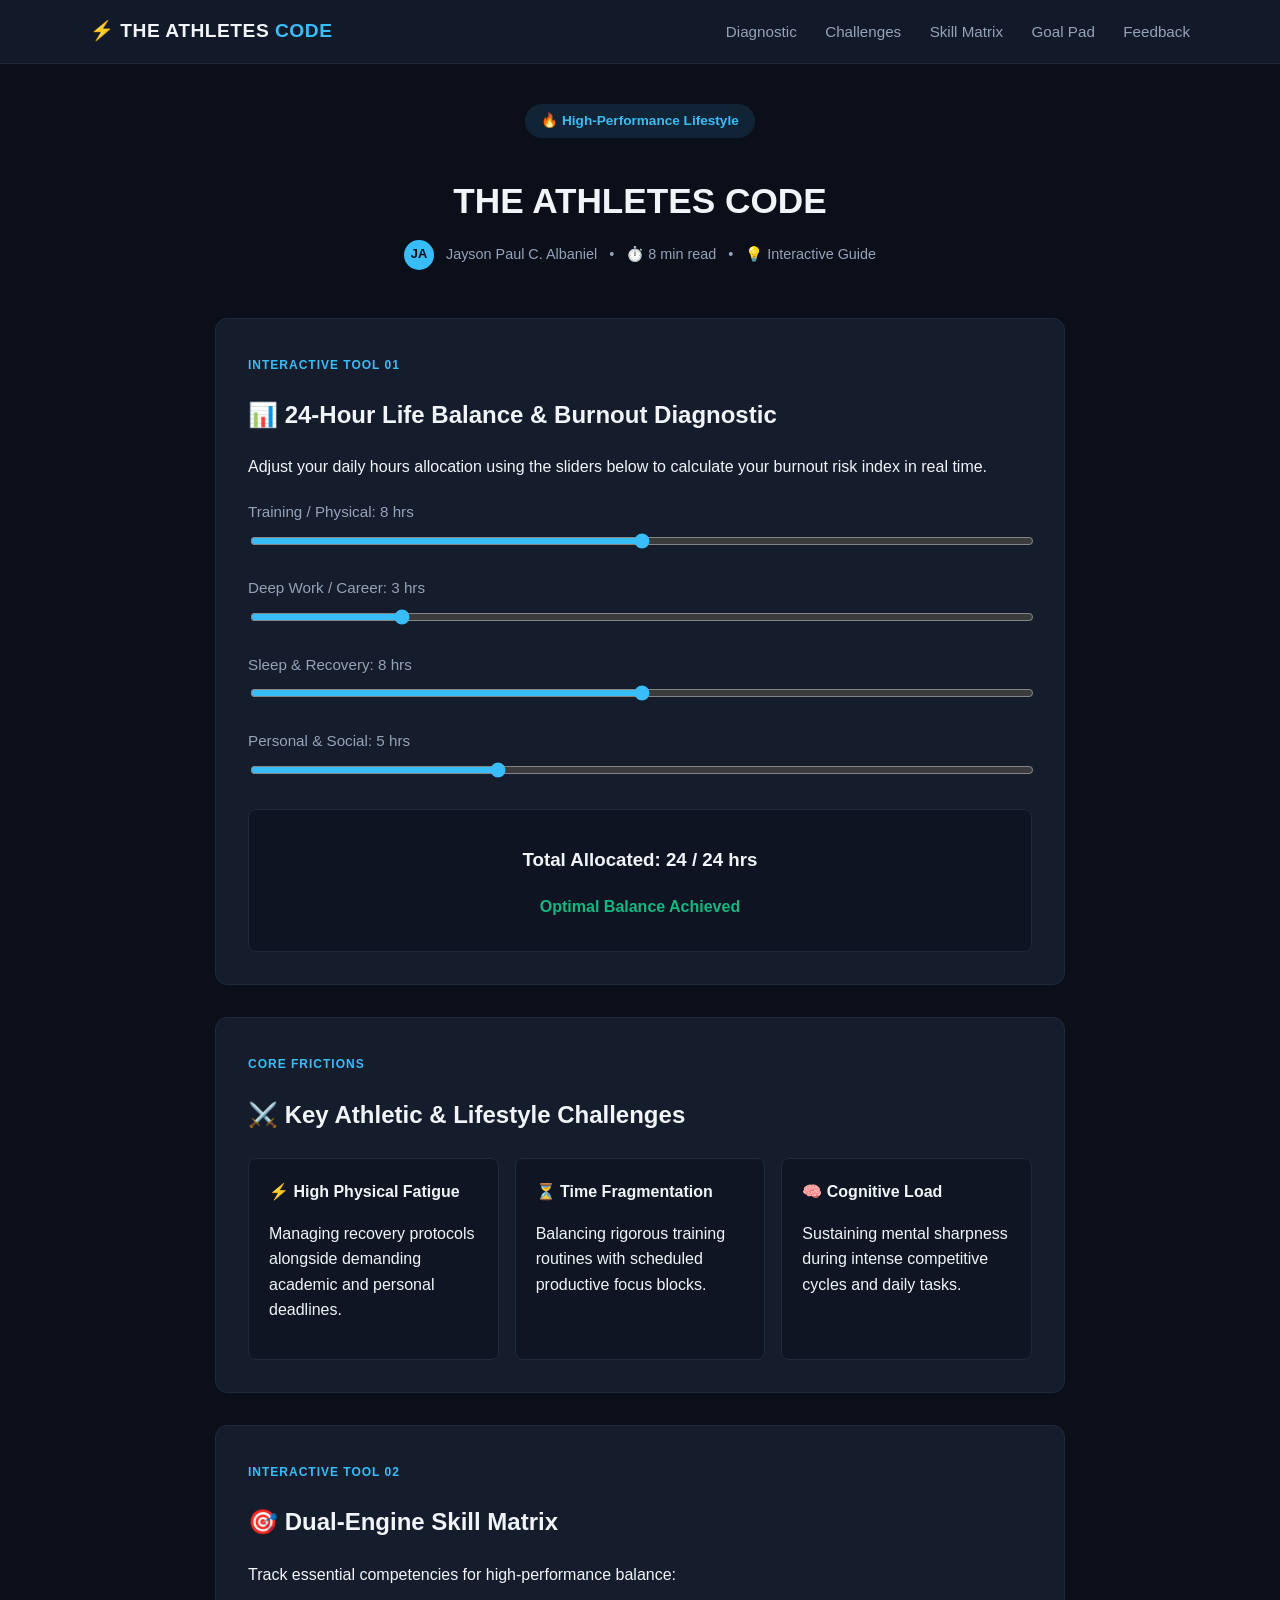
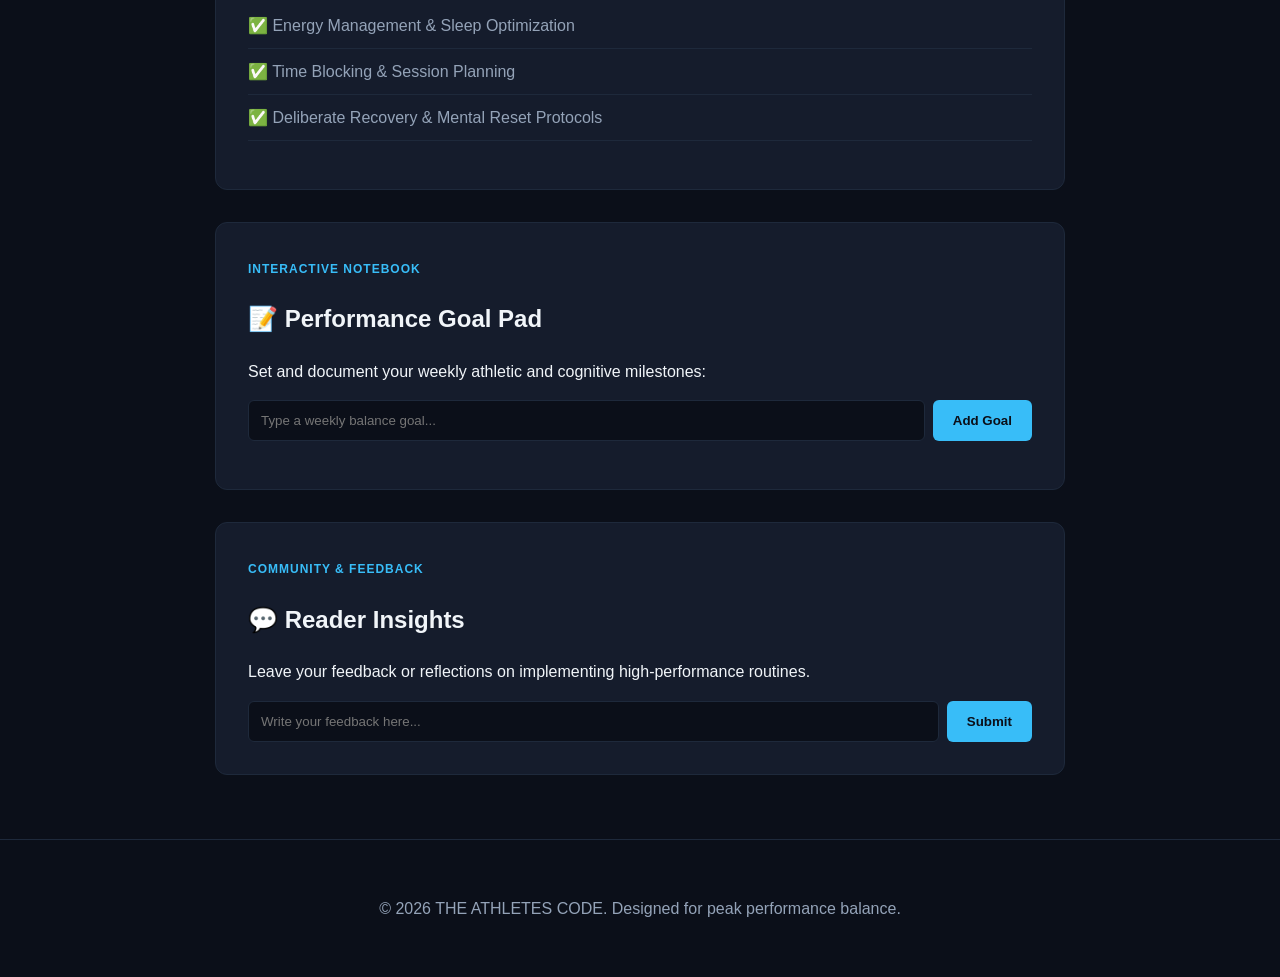
==== index-landing-page-advanced-css.html @ bdc0265c "Fix blank content in index-landing-page-advanced-css.html for Prelims grading" ====
<!DOCTYPE html>
<html lang="en">
<head>
    <meta charset="UTF-8">
    <meta name="viewport" content="width=device-width, initial-scale=1.0">
    <title>THE ATHLETES CODE</title>
    <link rel="stylesheet" href="style.css">
</head>
<body>
    <header>
        <div class="nav-container">
            <div class="logo">⚡ <span>THE ATHLETES <span>CODE</span></span></div>
            <nav>
                <a href="#diagnostic">Diagnostic</a>
                <a href="#challenges">Challenges</a>
                <a href="#matrix">Skill Matrix</a>
                <a href="#pad">Goal Pad</a>
                <a href="#feedback">Feedback</a>
            </nav>
        </div>
    </header>

    <main>
        <div class="hero-header">
            <span class="badge">🔥 High-Performance Lifestyle</span>
            <h1>THE ATHLETES CODE</h1>
            <div class="meta-info">
                <div class="avatar">JA</div>
                <span>Jayson Paul C. Albaniel</span>
                <span>•</span>
                <span>⏱️ 8 min read</span>
                <span>•</span>
                <span>💡 Interactive Guide</span>
            </div>
        </div>

        <section id="diagnostic" class="card-section">
            <div class="section-header">
                <span class="tag">INTERACTIVE TOOL 01</span>
                <h2>📊 24-Hour Life Balance & Burnout Diagnostic</h2>
            </div>
            <p>Adjust your daily hours allocation using the sliders below to calculate your burnout risk index in real time.</p>
            
            <div class="diagnostic-controls">
                <div class="slider-group">
                    <label for="training">Training / Physical: <span id="val-training">8</span> hrs</label>
                    <input type="range" id="training" min="0" max="16" value="8" oninput="updateValues()">
                </div>
                <div class="slider-group">
                    <label for="work">Deep Work / Career: <span id="val-work">3</span> hrs</label>
                    <input type="range" id="work" min="0" max="16" value="3" oninput="updateValues()">
                </div>
                <div class="slider-group">
                    <label for="sleep">Sleep & Recovery: <span id="val-sleep">8</span> hrs</label>
                    <input type="range" id="sleep" min="0" max="16" value="8" oninput="updateValues()">
                </div>
                <div class="slider-group">
                    <label for="social">Personal & Social: <span id="val-social">5</span> hrs</label>
                    <input type="range" id="social" min="0" max="16" value="5" oninput="updateValues()">
                </div>
            </div>

            <div class="result-box">
                <h3>Total Allocated: <span id="total-hours">24</span> / 24 hrs</h3>
                <p id="status-message" class="status-ok">Optimal Balance Achieved</p>
            </div>
        </section>

        <section id="challenges" class="card-section">
            <div class="section-header">
                <span class="tag">CORE FRICTIONS</span>
                <h2>⚔️ Key Athletic & Lifestyle Challenges</h2>
            </div>
            <div class="challenges-grid">
                <div class="challenge-card">
                    <div class="challenge-title">⚡ High Physical Fatigue</div>
                    <p>Managing recovery protocols alongside demanding academic and personal deadlines.</p>
                </div>
                <div class="challenge-card">
                    <div class="challenge-title">⏳ Time Fragmentation</div>
                    <p>Balancing rigorous training routines with scheduled productive focus blocks.</p>
                </div>
                <div class="challenge-card">
                    <div class="challenge-title">🧠 Cognitive Load</div>
                    <p>Sustaining mental sharpness during intense competitive cycles and daily tasks.</p>
                </div>
            </div>
        </section>

        <section id="matrix" class="card-section">
            <div class="section-header">
                <span class="tag">INTERACTIVE TOOL 02</span>
                <h2>🎯 Dual-Engine Skill Matrix</h2>
            </div>
            <p>Track essential competencies for high-performance balance:</p>
            <ul class="skill-list">
                <li>✅ Energy Management & Sleep Optimization</li>
                <li>✅ Time Blocking & Session Planning</li>
                <li>✅ Deliberate Recovery & Mental Reset Protocols</li>
            </ul>
        </section>

        <section id="pad" class="card-section">
            <div class="section-header">
                <span class="tag">INTERACTIVE NOTEBOOK</span>
                <h2>📝 Performance Goal Pad</h2>
            </div>
            <p>Set and document your weekly athletic and cognitive milestones:</p>
            <div class="goal-input-row">
                <input type="text" id="goal-input" placeholder="Type a weekly balance goal...">
                <button onclick="addGoal()">Add Goal</button>
            </div>
            <ul id="goal-list" class="goal-list"></ul>
        </section>

        <section id="feedback" class="card-section">
            <div class="section-header">
                <span class="tag">COMMUNITY & FEEDBACK</span>
                <h2>💬 Reader Insights</h2>
            </div>
            <p>Leave your feedback or reflections on implementing high-performance routines.</p>
            <div class="goal-input-row">
                <input type="text" id="feedback-input" placeholder="Write your feedback here...">
                <button onclick="submitFeedback()">Submit</button>
            </div>
            <div id="feedback-display" class="feedback-display"></div>
        </section>
    </main>

    <footer>
        <div class="footer-content">
            <p>© 2026 THE ATHLETES CODE. Designed for peak performance balance.</p>
        </div>
    </footer>

    <script>
        function updateValues() {
            const training = parseInt(document.getElementById('training').value);
            const work = parseInt(document.getElementById('work').value);
            const sleep = parseInt(document.getElementById('sleep').value);
            const social = parseInt(document.getElementById('social').value);

            document.getElementById('val-training').innerText = training;
            document.getElementById('val-work').innerText = work;
            document.getElementById('val-sleep').innerText = sleep;
            document.getElementById('val-social').innerText = social;

            const total = training + work + sleep + social;
            document.getElementById('total-hours').innerText = total;

            const status = document.getElementById('status-message');
            if(total === 24) {
                status.innerText = "Optimal Balance Achieved";
                status.className = "status-ok";
            } else if(total > 24) {
                status.innerText = "Over-allocated! Exceeds 24 hours (" + total + " hrs)";
                status.className = "status-warn";
            } else {
                status.innerText = "Under-allocated (" + (24 - total) + " hrs unassigned)";
                status.className = "status-warn";
            }
        }

        function addGoal() {
            const input = document.getElementById('goal-input');
            if(input.value.trim() !== '') {
                const li = document.createElement('li');
                li.textContent = "🎯 " + input.value;
                document.getElementById('goal-list').appendChild(li);
                input.value = '';
            }
        }

        function submitFeedback() {
            const input = document.getElementById('feedback-input');
            if(input.value.trim() !== '') {
                const p = document.createElement('p');
                p.className = 'feedback-item';
                p.textContent = "💬 " + input.value;
                document.getElementById('feedback-display').appendChild(p);
                input.value = '';
            }
        }
    </script>
</body>
</html>
---- style.css ----
:root {
    --bg-color: #0b0f19;
    --card-bg: #151c2c;
    --text-color: #f1f5f9;
    --text-muted: #94a3b8;
    --accent-color: #38bdf8;
    --accent-hover: #0284c7;
    --border-color: #1e293b;
    --warn-color: #f43f5e;
    --success-color: #10b981;
}

body {
    font-family: -apple-system, BlinkMacSystemFont, "Segoe UI", Roboto, Helvetica, Arial, sans-serif;
    background-color: var(--bg-color);
    color: var(--text-color);
    margin: 0;
    padding: 0;
    line-height: 1.6;
}

header {
    background-color: rgba(21, 28, 44, 0.85);
    backdrop-filter: blur(10px);
    position: sticky;
    top: 0;
    z-index: 100;
    border-bottom: 1px solid var(--border-color);
    padding: 1rem 2rem;
}

.nav-container {
    max-width: 1100px;
    margin: 0 auto;
    display: flex;
    justify-content: space-between;
    align-items: center;
}

.logo {
    font-weight: 800;
    font-size: 1.2rem;
    letter-spacing: 0.5px;
}

.logo span span {
    color: var(--accent-color);
}

nav a {
    color: var(--text-muted);
    text-decoration: none;
    margin-left: 1.5rem;
    font-size: 0.95rem;
    transition: color 0.2s;
}

nav a:hover {
    color: var(--accent-color);
}

main {
    max-width: 850px;
    margin: 2.5rem auto;
    padding: 0 1.5rem;
}

.hero-header {
    text-align: center;
    margin-bottom: 3rem;
}

.badge {
    background: rgba(56, 189, 248, 0.12);
    color: var(--accent-color);
    padding: 0.4rem 1rem;
    border-radius: 20px;
    font-size: 0.85rem;
    font-weight: 600;
    display: inline-block;
    margin-bottom: 1rem;
}

h1 {
    font-size: 2.2rem;
    line-height: 1.3;
    margin-bottom: 1rem;
}

.meta-info {
    display: flex;
    justify-content: center;
    align-items: center;
    gap: 0.75rem;
    color: var(--text-muted);
    font-size: 0.9rem;
}

.avatar {
    width: 30px;
    height: 30px;
    border-radius: 50%;
    background: var(--accent-color);
    color: #0b0f19;
    display: flex;
    align-items: center;
    justify-content: center;
    font-weight: bold;
    font-size: 0.8rem;
}

.card-section {
    background: var(--card-bg);
    border: 1px solid var(--border-color);
    border-radius: 12px;
    padding: 2rem;
    margin-bottom: 2rem;
}

.tag {
    color: var(--accent-color);
    font-size: 0.75rem;
    text-transform: uppercase;
    letter-spacing: 1px;
    font-weight: 700;
}

.slider-group {
    margin-top: 1.25rem;
}

.slider-group label {
    display: block;
    margin-bottom: 0.4rem;
    color: var(--text-muted);
    font-size: 0.95rem;
}

input[type="range"] {
    width: 100%;
    accent-color: var(--accent-color);
    cursor: pointer;
}

.result-box {
    margin-top: 1.5rem;
    padding: 1rem;
    background: rgba(11, 15, 25, 0.6);
    border-radius: 8px;
    border: 1px solid var(--border-color);
    text-align: center;
}

.status-ok {
    color: var(--success-color);
    font-weight: 600;
}

.status-warn {
    color: var(--warn-color);
    font-weight: 600;
}

.challenges-grid {
    display: grid;
    grid-template-columns: repeat(auto-fit, minmax(220px, 1fr));
    gap: 1rem;
    margin-top: 1.5rem;
}

.challenge-card {
    background: rgba(11, 15, 25, 0.5);
    padding: 1.25rem;
    border-radius: 8px;
    border: 1px solid var(--border-color);
}

.challenge-title {
    font-weight: 600;
    margin-bottom: 0.5rem;
    color: var(--text-color);
}

.skill-list {
    list-style: none;
    padding: 0;
    margin-top: 1rem;
}

.skill-list li {
    padding: 0.6rem 0;
    border-bottom: 1px solid var(--border-color);
    color: var(--text-muted);
}

.goal-input-row {
    display: flex;
    gap: 0.5rem;
    margin-top: 1rem;
}

input[type="text"] {
    flex: 1;
    padding: 0.75rem;
    border-radius: 6px;
    border: 1px solid var(--border-color);
    background: var(--bg-color);
    color: var(--text-color);
    outline: none;
}

button {
    background: var(--accent-color);
    color: #0b0f19;
    border: none;
    padding: 0.75rem 1.25rem;
    border-radius: 6px;
    font-weight: 700;
    cursor: pointer;
    transition: background 0.2s;
}

button:hover {
    background: var(--accent-hover);
}

.goal-list {
    list-style: none;
    padding: 0;
    margin-top: 1rem;
}

.goal-list li, .feedback-item {
    background: rgba(11, 15, 25, 0.5);
    padding: 0.75rem;
    border-radius: 6px;
    margin-top: 0.5rem;
    border: 1px solid var(--border-color);
}

footer {
    text-align: center;
    padding: 2.5rem 1rem;
    color: var(--text-muted);
    border-top: 1px solid var(--border-color);
    margin-top: 4rem;
}

.footer-links {
    margin-bottom: 1rem;
}

.footer-links a {
    color: var(--text-muted);
    margin: 0 0.75rem;
    text-decoration: none;
    font-size: 0.9rem;
}
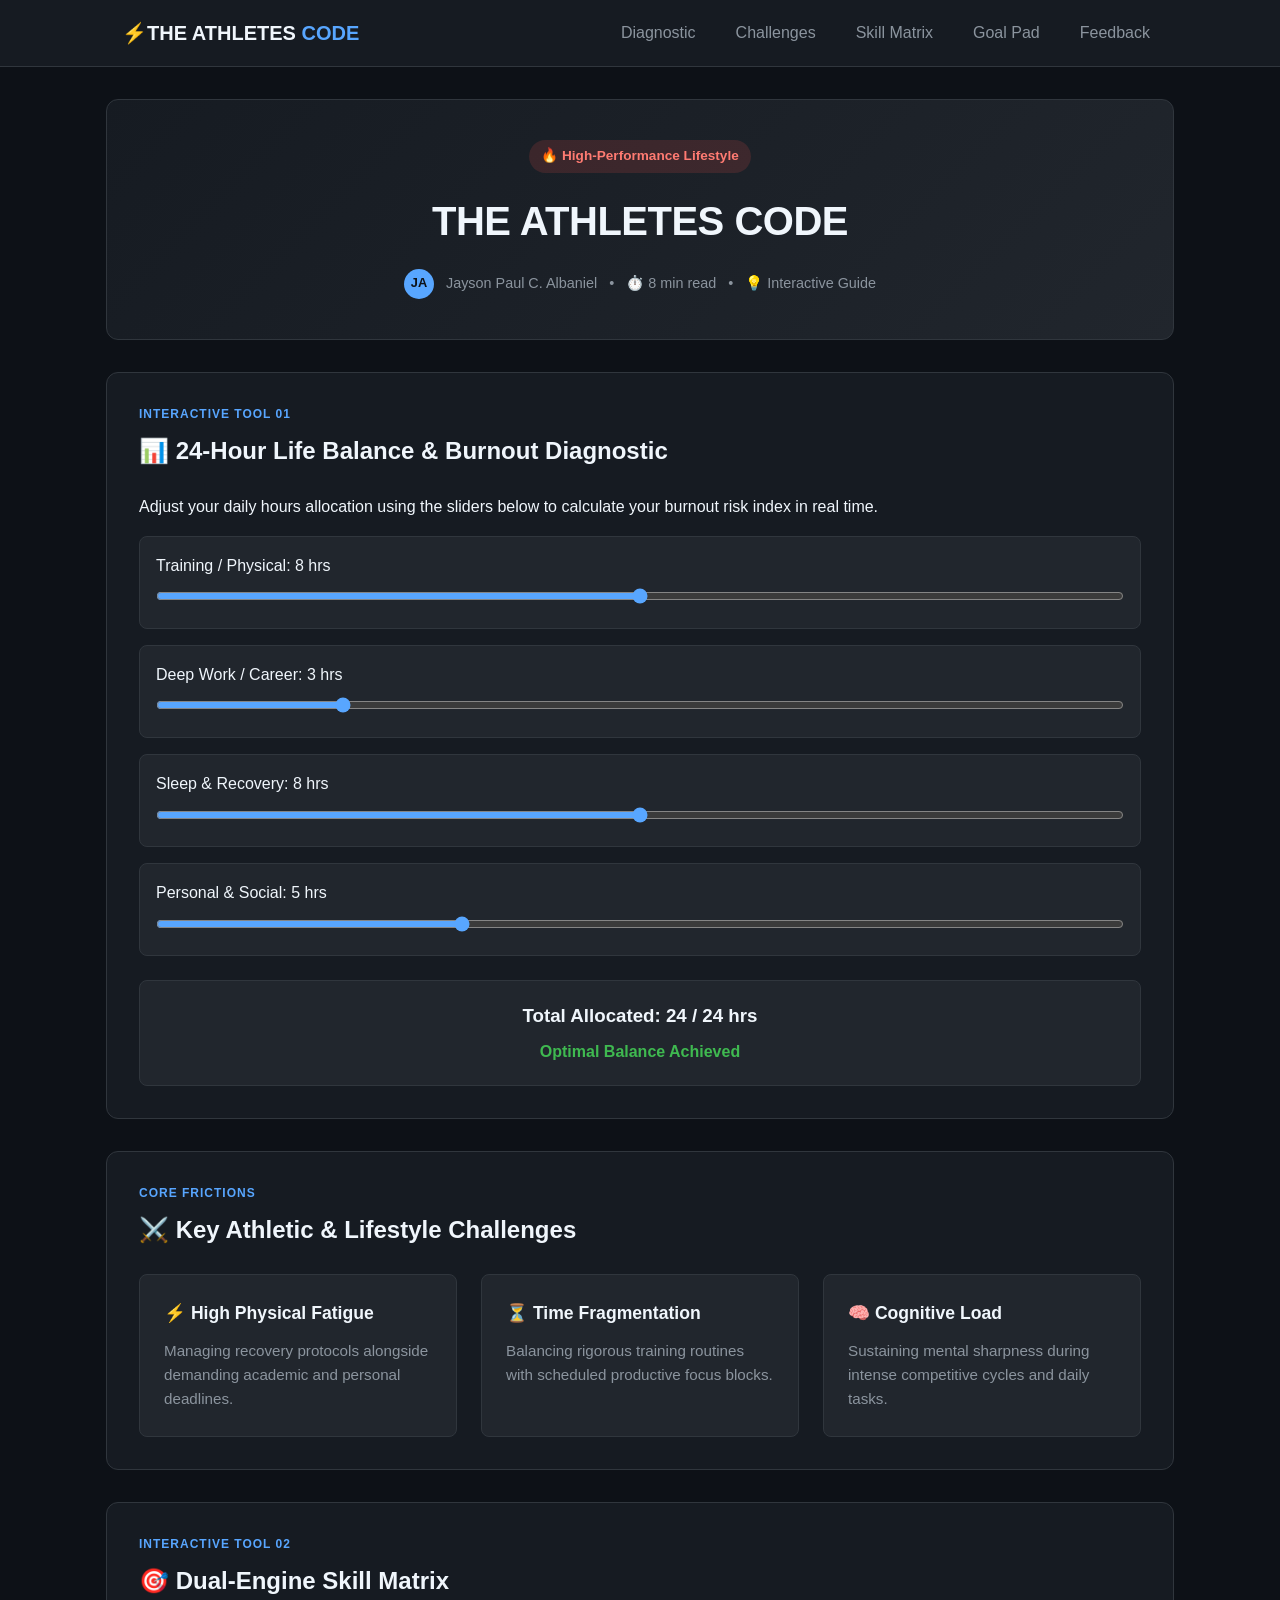
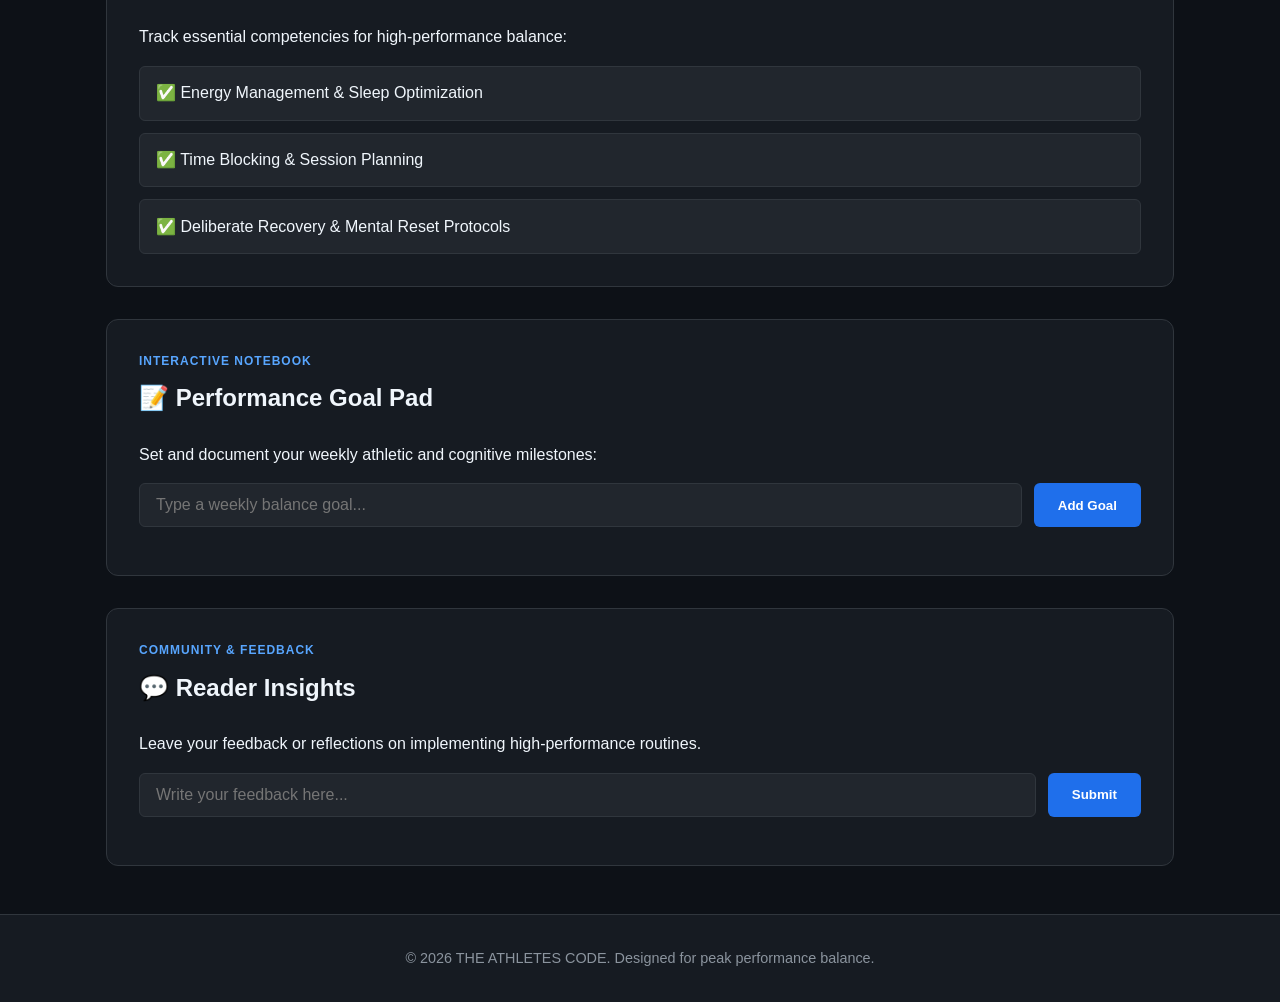
==== commit a7293cd0: "Complete advanced CSS, multi-column grid, and responsive requirements for Prelims" ====
--- a/index-landing-page-advanced-css.html
+++ b/index-landing-page-advanced-css.html
@@ -3,10 +3,377 @@
 <head>
     <meta charset="UTF-8">
     <meta name="viewport" content="width=device-width, initial-scale=1.0">
-    <title>THE ATHLETES CODE</title>
-    <link rel="stylesheet" href="style.css">
+    <title>THE ATHLETES CODE - Advanced CSS & Responsive Design</title>
+    
+    <!-- Google Analytics Tag -->
+    <script async src="https://www.googletagmanager.com/gtag/js?id=G-C7585FYVWJ"></script>
+    <script>
+      window.dataLayer = window.dataLayer || [];
+      function gtag(){dataLayer.push(arguments);}
+      gtag('js', new Date());
+      gtag('config', 'G-C7585FYVWJ');
+    </script>
+
+    <style>
+        /* CSS Reset & Variables */
+        * {
+            box-sizing: border-box;
+            margin: 0;
+            padding: 0;
+        }
+
+        :root {
+            --bg-primary: #0d1117;
+            --bg-secondary: #161b22;
+            --bg-card: #21262d;
+            --text-main: #f0f6fc;
+            --text-muted: #8b949e;
+            --accent: #58a6ff;
+            --accent-hover: #1f6feb;
+            --success: #238636;
+            --warning: #9e6a03;
+            --border: #30363d;
+        }
+
+        body {
+            font-family: -apple-system, BlinkMacSystemFont, "Segoe UI", Roboto, Helvetica, Arial, sans-serif;
+            background-color: var(--bg-primary);
+            color: var(--text-main);
+            line-height: 1.6;
+            padding: 0;
+        }
+
+        /* Header & Navigation Semantic Landmarks */
+        header {
+            background-color: var(--bg-secondary);
+            border-bottom: 1px solid var(--border);
+            position: sticky;
+            top: 0;
+            z-index: 100;
+        }
+
+        .nav-container {
+            max-width: 1100px;
+            margin: 0 auto;
+            display: flex;
+            justify-content: space-between;
+            align-items: center;
+            padding: 1rem 2rem;
+            flex-wrap: wrap;
+            gap: 1rem;
+        }
+
+        .logo {
+            font-weight: 700;
+            font-size: 1.25rem;
+            color: var(--text-main);
+            display: flex;
+            align-items: center;
+            gap: 0.5rsem;
+        }
+
+        .logo span span {
+            color: var(--accent);
+        }
+
+        nav {
+            display: flex;
+            gap: 1.5rem;
+            flex-wrap: wrap;
+        }
+
+        nav a {
+            color: var(--text-muted);
+            text-decoration: none;
+            font-weight: 500;
+            transition: color 0.2s ease;
+            padding: 0.25rem 0.5rem;
+            border-radius: 4px;
+        }
+
+        nav a:hover, nav a:focus {
+            color: var(--accent);
+            background-color: rgba(88, 166, 255, 0.1);
+            outline: 2px solid var(--accent);
+        }
+
+        /* Main Content */
+        main {
+            max-width: 1100px;
+            margin: 2rem auto;
+            padding: 0 1rem;
+            display: flex;
+            flex-direction: column;
+            gap: 2rem;
+        }
+
+        .hero-header {
+            background: linear-gradient(135deg, var(--bg-secondary), var(--bg-card));
+            border: 1px solid var(--border);
+            border-radius: 12px;
+            padding: 2.5rem 2rem;
+            text-align: center;
+        }
+
+        .badge {
+            background-color: rgba(248, 81, 73, 0.15);
+            color: #ff7b72;
+            padding: 0.35rem 0.75rem;
+            border-radius: 20px;
+            font-size: 0.85rem;
+            font-weight: 600;
+            display: inline-block;
+            margin-bottom: 1rem;
+        }
+
+        .hero-header h1 {
+            font-size: 2.5rem;
+            margin-bottom: 1rem;
+            letter-spacing: -0.5px;
+        }
+
+        .meta-info {
+            display: flex;
+            justify-content: center;
+            align-items: center;
+            gap: 0.75rem;
+            color: var(--text-muted);
+            font-size: 0.9rem;
+            flex-wrap: wrap;
+        }
+
+        .avatar {
+            width: 30px;
+            height: 30px;
+            background-color: var(--accent);
+            color: var(--bg-primary);
+            font-weight: bold;
+            border-radius: 50%;
+            display: flex;
+            align-items: center;
+            justify-content: center;
+            font-size: 0.8rem;
+        }
+
+        /* Card Section Semantics */
+        .card-section {
+            background-color: var(--bg-secondary);
+            border: 1px solid var(--border);
+            border-radius: 12px;
+            padding: 2rem;
+        }
+
+        .section-header {
+            margin-bottom: 1.5rem;
+        }
+
+        .tag {
+            color: var(--accent);
+            font-size: 0.75rem;
+            font-weight: 700;
+            text-transform: uppercase;
+            letter-spacing: 1px;
+            display: block;
+            margin-bottom: 0.5rem;
+        }
+
+        .section-header h2 {
+            font-size: 1.5rem;
+        }
+
+        /* 1. MULTI-COLUMN LAYOUT VIA CSS GRID (Challenges Section) */
+        .challenges-grid {
+            display: grid;
+            grid-template-columns: repeat(auto-fit, minmax(280px, 1fr));
+            gap: 1.5rem;
+            margin-top: 1.5rem;
+        }
+
+        .challenge-card {
+            background-color: var(--bg-card);
+            border: 1px solid var(--border);
+            border-radius: 8px;
+            padding: 1.5rem;
+            transition: transform 0.2s ease, border-color 0.2s ease;
+        }
+
+        .challenge-card:hover {
+            transform: translateY(-3px);
+            border-color: var(--accent);
+        }
+
+        .challenge-title {
+            font-weight: 600;
+            font-size: 1.1rem;
+            margin-bottom: 0.75rem;
+            color: var(--text-main);
+        }
+
+        .challenge-card p {
+            color: var(--text-muted);
+            font-size: 0.95rem;
+        }
+
+        /* Interactive Controls & Forms */
+        .diagnostic-controls {
+            display: flex;
+            flex-direction: column;
+            gap: 1rem;
+            margin-top: 1rem;
+        }
+
+        .slider-group {
+            background-color: var(--bg-card);
+            padding: 1rem;
+            border-radius: 8px;
+            border: 1px solid var(--border);
+        }
+
+        .slider-group label {
+            display: block;
+            margin-bottom: 0.5rem;
+            font-weight: 500;
+        }
+
+        input[type="range"] {
+            width: 100%;
+            accent-color: var(--accent);
+            cursor: pointer;
+        }
+
+        .result-box {
+            margin-top: 1.5rem;
+            background-color: var(--bg-card);
+            padding: 1.25rem;
+            border-radius: 8px;
+            border: 1px solid var(--border);
+            text-align: center;
+        }
+
+        .status-ok {
+            color: #3fb950;
+            font-weight: 600;
+            margin-top: 0.5rem;
+        }
+
+        .status-warn {
+            color: #d29922;
+            font-weight: 600;
+            margin-top: 0.5rem;
+        }
+
+        .skill-list {
+            list-style: none;
+            display: flex;
+            flex-direction: column;
+            gap: 0.75rem;
+            margin-top: 1rem;
+        }
+
+        .skill-list li {
+            background-color: var(--bg-card);
+            padding: 0.85rem 1rem;
+            border-radius: 6px;
+            border: 1px solid var(--border);
+        }
+
+        .goal-input-row {
+            display: flex;
+            gap: 0.75rem;
+            margin-top: 1rem;
+            flex-wrap: wrap;
+        }
+
+        input[type="text"] {
+            flex: 1;
+            min-width: 200px;
+            background-color: var(--bg-card);
+            border: 1px solid var(--border);
+            border-radius: 6px;
+            padding: 0.75rem 1rem;
+            color: var(--text-main);
+            font-size: 1rem;
+        }
+
+        input[type="text"]:focus {
+            outline: 2px solid var(--accent);
+            border-color: var(--accent);
+        }
+
+        button {
+            background-color: var(--accent-hover);
+            color: #ffffff;
+            border: none;
+            padding: 0.75rem 1.5rem;
+            border-radius: 6px;
+            font-weight: 600;
+            cursor: pointer;
+            transition: background-color 0.2s ease;
+        }
+
+        button:hover, button:focus {
+            background-color: var(--accent);
+            color: var(--bg-primary);
+            outline: 2px solid var(--text-main);
+        }
+
+        .goal-list, .feedback-display {
+            margin-top: 1rem;
+            display: flex;
+            flex-direction: column;
+            gap: 0.5rem;
+        }
+
+        .goal-list li, .feedback-item {
+            background-color: var(--bg-card);
+            padding: 0.75rem 1rem;
+            border-radius: 6px;
+            border: 1px solid var(--border);
+        }
+
+        /* Footer Semantic Landmark */
+        footer {
+            background-color: var(--bg-secondary);
+            border-top: 1px solid var(--border);
+            text-align: center;
+            padding: 2rem;
+            margin-top: 3rem;
+            color: var(--text-muted);
+            font-size: 0.9rem;
+        }
+
+        /* 2. MOBILE RESPONSIVENESS VIA MEDIA QUERIES */
+        @media (max-width: 768px) {
+            .nav-container {
+                flex-direction: column;
+                align-items: stretch;
+                text-align: center;
+            }
+
+            nav {
+                justify-content: center;
+            }
+
+            .hero-header h1 {
+                font-size: 2rem;
+            }
+
+            .card-section {
+                padding: 1.25rem;
+            }
+
+            .goal-input-row {
+                flex-direction: column;
+            }
+
+            button {
+                width: 100%;
+            }
+        }
+    </style>
 </head>
 <body>
+
     <header>
         <div class="nav-container">
             <div class="logo">⚡ <span>THE ATHLETES <span>CODE</span></span></div>
@@ -25,7 +392,7 @@
             <span class="badge">🔥 High-Performance Lifestyle</span>
             <h1>THE ATHLETES CODE</h1>
             <div class="meta-info">
-                <div class="avatar">JA</div>
+                <div class="avatar" aria-label="Jayson Paul Albaniel Avatar">JA</div>
                 <span>Jayson Paul C. Albaniel</span>
                 <span>•</span>
                 <span>⏱️ 8 min read</span>
@@ -66,6 +433,7 @@
             </div>
         </section>
 
+        <!-- Multi-column Grid Section -->
         <section id="challenges" class="card-section">
             <div class="section-header">
                 <span class="tag">CORE FRICTIONS</span>
@@ -128,9 +496,7 @@
     </main>
 
     <footer>
-        <div class="footer-content">
-            <p>© 2026 THE ATHLETES CODE. Designed for peak performance balance.</p>
-        </div>
+        <p>© 2026 THE ATHLETES CODE. Designed for peak performance balance.</p>
     </footer>
 
     <script>
